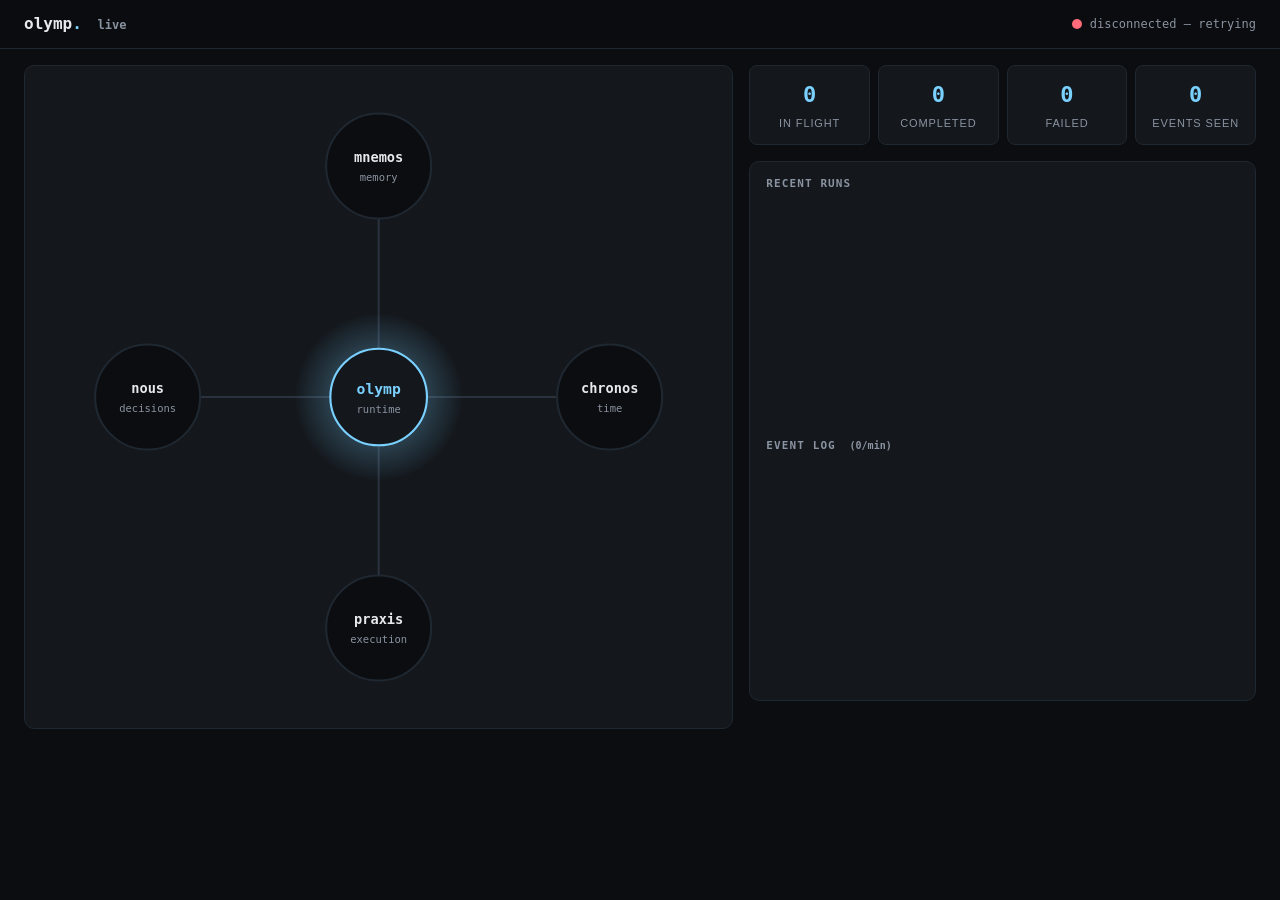
==== internal/dashboard/static/index.html @ 64068f9e "feat(dashboard): live SSE-driven view of the cognitive loop Real-time visualisation. Embedded HTML/C" ====
<!DOCTYPE html>
<html lang="en">
<head>
  <meta charset="UTF-8">
  <meta name="viewport" content="width=device-width, initial-scale=1.0">
  <title>olymp · live</title>
  <link rel="stylesheet" href="dashboard.css">
</head>
<body>

<header>
  <div class="logo">olymp<span>.</span> <em>live</em></div>
  <div class="status" id="status">
    <span class="dot" id="status-dot"></span><span id="status-text">connecting…</span>
  </div>
</header>

<main>
  <section class="topology">
    <svg id="graph" viewBox="0 0 600 600" role="img" aria-label="Cognitive-stack topology with live request packets.">
      <defs>
        <radialGradient id="centerGlow" cx="50%" cy="50%" r="50%">
          <stop offset="0%" stop-color="#7ad1ff" stop-opacity="0.5"/>
          <stop offset="100%" stop-color="#7ad1ff" stop-opacity="0"/>
        </radialGradient>
      </defs>

      <!-- Connection lines (drawn first so nodes overlay them) -->
      <g id="links" stroke="#2a323d" stroke-width="2" fill="none"></g>

      <!-- Animated packets -->
      <g id="packets"></g>

      <!-- Nodes -->
      <g id="nodes"></g>

      <!-- Center: olymp -->
      <circle cx="300" cy="300" r="80" fill="url(#centerGlow)"/>
      <circle cx="300" cy="300" r="46" fill="#14181d" stroke="#7ad1ff" stroke-width="2"/>
      <text x="300" y="297" text-anchor="middle" fill="#7ad1ff" font-family="ui-monospace, SFMono-Regular, Menlo, monospace" font-size="14" font-weight="600">olymp</text>
      <text x="300" y="315" text-anchor="middle" fill="#8a93a0" font-family="ui-monospace, SFMono-Regular, Menlo, monospace" font-size="10">runtime</text>
    </svg>
  </section>

  <section class="counters">
    <div class="counter"><div class="num" id="cnt-inflight">0</div><div class="lbl">in flight</div></div>
    <div class="counter"><div class="num" id="cnt-completed">0</div><div class="lbl">completed</div></div>
    <div class="counter"><div class="num" id="cnt-failed">0</div><div class="lbl">failed</div></div>
    <div class="counter"><div class="num" id="cnt-events">0</div><div class="lbl">events seen</div></div>
  </section>

  <section class="feed">
    <h3>recent runs</h3>
    <ol id="runs"></ol>
    <h3>event log <span class="dim" id="feed-rate"></span></h3>
    <ol class="log" id="log"></ol>
  </section>
</main>

<script type="module" src="dashboard.js"></script>
</body>
</html>
---- internal/dashboard/static/dashboard.css ----
:root {
  --bg: #0b0d10;
  --bg-elev: #14181d;
  --bg-code: #0a0c0f;
  --text: #e6e8eb;
  --dim: #8a93a0;
  --border: #1f2730;
  --accent: #7ad1ff;
  --good: #4cd693;
  --bad: #ff6b7a;
  --warm: #ffb86b;
  --mono: ui-monospace, SFMono-Regular, "JetBrains Mono", Menlo, Consolas, monospace;
}

* { box-sizing: border-box; }
html, body { margin: 0; padding: 0; background: var(--bg); color: var(--text); font: 13px/1.5 -apple-system, BlinkMacSystemFont, "Segoe UI", Roboto, sans-serif; }

header {
  display: flex;
  justify-content: space-between;
  align-items: center;
  padding: 12px 24px;
  border-bottom: 1px solid var(--border);
  background: rgba(11, 13, 16, 0.85);
  backdrop-filter: blur(8px);
  position: sticky;
  top: 0;
  z-index: 10;
}
.logo { font-family: var(--mono); font-size: 16px; font-weight: 600; }
.logo span { color: var(--accent); }
.logo em { color: var(--dim); font-style: normal; margin-left: 6px; font-size: 12px; }
.status { display: flex; align-items: center; gap: 8px; font-family: var(--mono); font-size: 12px; color: var(--dim); }
.status .dot { width: 10px; height: 10px; border-radius: 50%; background: var(--dim); transition: background 0.2s; }
.status.live .dot { background: var(--good); box-shadow: 0 0 8px var(--good); }
.status.dead .dot { background: var(--bad); }

main {
  display: grid;
  grid-template-columns: 1.4fr 1fr;
  grid-template-rows: auto 1fr;
  gap: 16px;
  padding: 16px 24px;
  max-width: 1280px;
  margin: 0 auto;
}
.topology {
  grid-row: span 2;
  background: var(--bg-elev);
  border: 1px solid var(--border);
  border-radius: 10px;
  padding: 16px;
  min-height: 600px;
}
.topology svg { display: block; width: 100%; height: 100%; max-height: 70vh; }

.counters {
  display: grid;
  grid-template-columns: repeat(4, 1fr);
  gap: 8px;
}
.counter {
  background: var(--bg-elev);
  border: 1px solid var(--border);
  border-radius: 8px;
  padding: 12px 14px;
  text-align: center;
}
.counter .num { font-family: var(--mono); font-size: 22px; font-weight: 600; color: var(--accent); }
.counter .lbl { font-size: 11px; color: var(--dim); text-transform: uppercase; letter-spacing: 0.08em; margin-top: 4px; }

.feed {
  display: flex;
  flex-direction: column;
  gap: 6px;
  background: var(--bg-elev);
  border: 1px solid var(--border);
  border-radius: 10px;
  padding: 14px 16px;
  min-height: 0;
  max-height: 60vh;
  overflow: hidden;
}
.feed h3 {
  font-family: var(--mono);
  font-size: 11px;
  text-transform: uppercase;
  letter-spacing: 0.1em;
  color: var(--dim);
  margin: 8px 0 4px;
  font-weight: 600;
}
.feed h3:first-child { margin-top: 0; }
.feed h3 .dim { font-size: 10px; text-transform: none; letter-spacing: 0; color: var(--dim); margin-left: 6px; }
.feed ol { list-style: none; margin: 0; padding: 0; overflow-y: auto; flex: 1; min-height: 0; }
.feed ol#runs li {
  display: flex;
  align-items: center;
  gap: 8px;
  padding: 6px 8px;
  border-bottom: 1px solid var(--border);
  font-family: var(--mono);
  font-size: 12px;
}
.feed ol#runs li:last-child { border-bottom: 0; }
.feed ol#runs li .id { flex: 1; color: var(--dim); }
.feed ol#runs li .intent { color: var(--text); }
.feed ol#runs li .status-tag {
  font-size: 10px;
  text-transform: uppercase;
  padding: 2px 6px;
  border-radius: 3px;
  background: var(--bg-code);
  color: var(--dim);
}
.feed ol#runs li.in-flight .status-tag { color: var(--accent); }
.feed ol#runs li.completed .status-tag { color: var(--good); }
.feed ol#runs li.failed .status-tag { color: var(--bad); }
.feed ol#runs li.awaiting_approval .status-tag { color: var(--warm); }

.feed ol.log li {
  font-family: var(--mono);
  font-size: 11px;
  padding: 3px 0;
  border-bottom: 1px solid var(--border);
  color: var(--dim);
  display: grid;
  grid-template-columns: 60px 100px 1fr;
  gap: 8px;
}
.feed ol.log li:last-child { border-bottom: 0; }
.feed ol.log li .t { color: var(--dim); }
.feed ol.log li .k { color: var(--accent); }
.feed ol.log li .p { color: var(--text); overflow: hidden; text-overflow: ellipsis; white-space: nowrap; }

/* SVG node + packet styles */
.node-circle {
  fill: var(--bg);
  stroke: var(--border);
  stroke-width: 2;
  transition: stroke 0.3s, fill 0.3s;
}
.node-circle.active { stroke: var(--accent); fill: rgba(122, 209, 255, 0.08); }
.node-circle.failed { stroke: var(--bad); }
.node-label {
  fill: var(--text);
  font-family: var(--mono);
  font-size: 13px;
  font-weight: 600;
  text-anchor: middle;
}
.node-sub {
  fill: var(--dim);
  font-family: var(--mono);
  font-size: 10px;
  text-anchor: middle;
}

.packet { transition: opacity 0.3s; }
.packet circle { fill: var(--accent); filter: drop-shadow(0 0 6px var(--accent)); }
.packet.failed circle { fill: var(--bad); filter: drop-shadow(0 0 6px var(--bad)); }

@media (max-width: 720px) {
  main { grid-template-columns: 1fr; }
  .topology { grid-row: auto; min-height: 400px; }
}
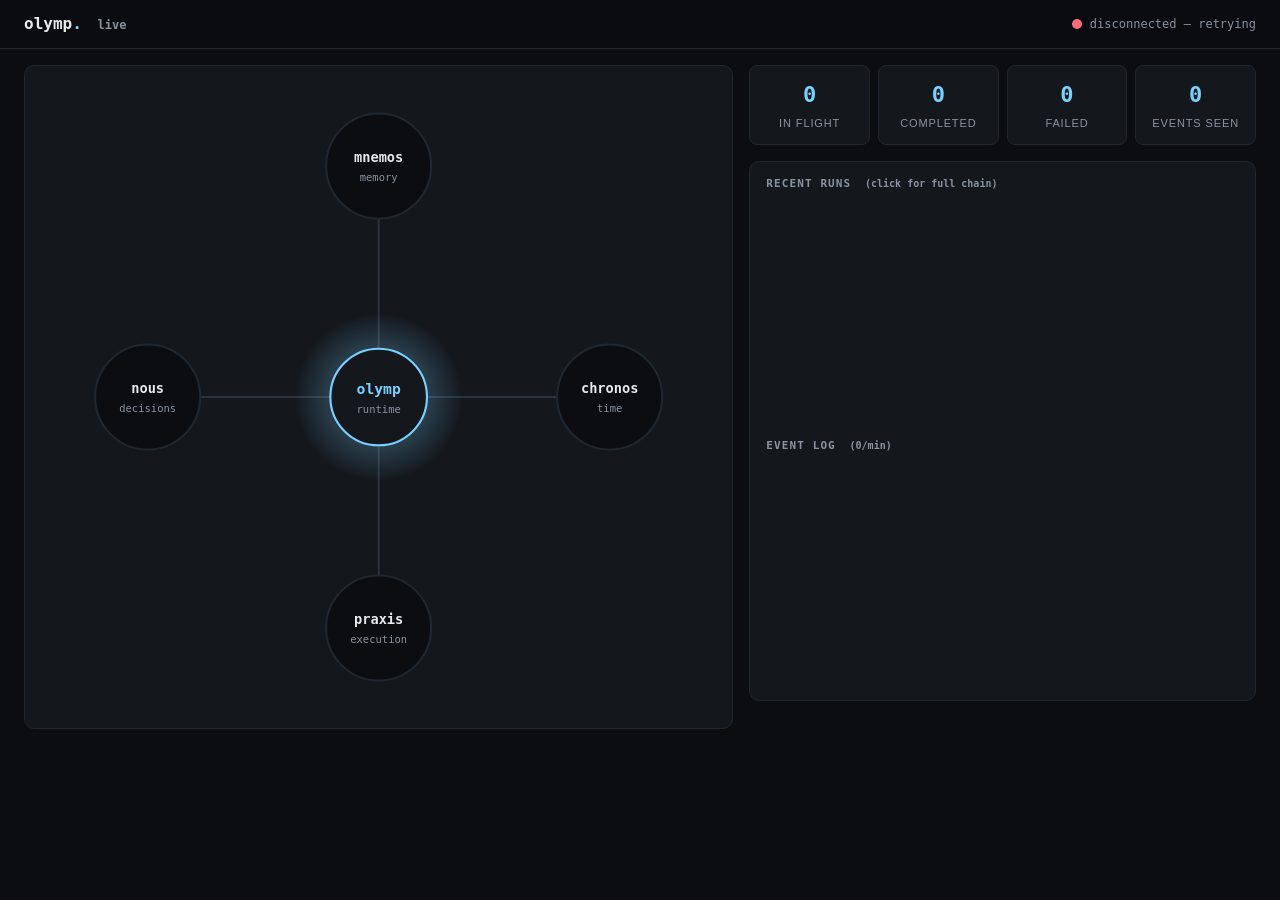
==== commit 82ffaf98: "feat(dashboard): inspector drawer for per-stage inputs/outputs The radial topology already showed pa" ====
--- a/internal/dashboard/static/index.html
+++ b/internal/dashboard/static/index.html
@@ -50,13 +50,23 @@
   </section>
 
   <section class="feed">
-    <h3>recent runs</h3>
+    <h3>recent runs <span class="dim">(click for full chain)</span></h3>
     <ol id="runs"></ol>
     <h3>event log <span class="dim" id="feed-rate"></span></h3>
     <ol class="log" id="log"></ol>
   </section>
 </main>
 
+<aside class="drawer" id="drawer" aria-hidden="true">
+  <div class="drawer-head">
+    <h2 id="drawer-title">Run inspector</h2>
+    <button id="drawer-close" aria-label="Close inspector">×</button>
+  </div>
+  <div class="drawer-body" id="drawer-body">
+    <p class="dim">Click a packet, a layer node, or a run row to see what each layer received and returned.</p>
+  </div>
+</aside>
+
 <script type="module" src="dashboard.js"></script>
 </body>
 </html>
--- a/internal/dashboard/static/dashboard.css
+++ b/internal/dashboard/static/dashboard.css
@@ -160,6 +160,162 @@
 .packet circle { fill: var(--accent); filter: drop-shadow(0 0 6px var(--accent)); }
 .packet.failed circle { fill: var(--bad); filter: drop-shadow(0 0 6px var(--bad)); }
 
+/* Click affordances */
+.feed ol#runs li { cursor: pointer; }
+.feed ol#runs li:hover { background: rgba(122, 209, 255, 0.06); }
+.node-circle, g[data-layer] { cursor: pointer; }
+.packet circle { cursor: pointer; }
+
+/* Inspector drawer */
+.drawer {
+  position: fixed;
+  top: 0;
+  right: 0;
+  bottom: 0;
+  width: min(520px, 92vw);
+  background: var(--bg-elev);
+  border-left: 1px solid var(--border);
+  transform: translateX(100%);
+  transition: transform 0.2s ease-out;
+  z-index: 50;
+  display: flex;
+  flex-direction: column;
+}
+.drawer.open { transform: translateX(0); }
+.drawer-head {
+  display: flex;
+  align-items: center;
+  justify-content: space-between;
+  padding: 14px 18px;
+  border-bottom: 1px solid var(--border);
+  background: var(--bg);
+}
+.drawer-head h2 {
+  margin: 0;
+  font-family: var(--mono);
+  font-size: 14px;
+  font-weight: 600;
+}
+.drawer-head button {
+  background: none;
+  border: 0;
+  color: var(--dim);
+  font-size: 24px;
+  cursor: pointer;
+  line-height: 1;
+  padding: 0 6px;
+}
+.drawer-head button:hover { color: var(--text); }
+.drawer-body {
+  flex: 1;
+  overflow-y: auto;
+  padding: 16px 18px;
+}
+.drawer-body .meta {
+  font-family: var(--mono);
+  font-size: 12px;
+  color: var(--dim);
+  margin-bottom: 16px;
+  display: grid;
+  grid-template-columns: 90px 1fr;
+  gap: 4px 12px;
+}
+.drawer-body .meta strong {
+  color: var(--text);
+  font-weight: 600;
+}
+
+.stage-row {
+  border: 1px solid var(--border);
+  border-radius: 8px;
+  margin-bottom: 12px;
+  overflow: hidden;
+}
+.stage-row .head {
+  display: flex;
+  align-items: center;
+  gap: 10px;
+  padding: 10px 14px;
+  background: var(--bg);
+  font-family: var(--mono);
+  font-size: 12px;
+}
+.stage-row .head .stage-tag {
+  text-transform: uppercase;
+  font-size: 10px;
+  letter-spacing: 0.08em;
+  color: var(--accent);
+}
+.stage-row .head .layer { color: var(--text); }
+.stage-row .head .dur { color: var(--dim); margin-left: auto; }
+.stage-row.failed .head .stage-tag { color: var(--bad); }
+
+.kv-block {
+  border-top: 1px solid var(--border);
+  padding: 10px 14px;
+  background: var(--bg-elev);
+}
+.kv-block h4 {
+  margin: 0 0 6px;
+  font-family: var(--mono);
+  font-size: 10px;
+  text-transform: uppercase;
+  letter-spacing: 0.1em;
+  color: var(--dim);
+  font-weight: 600;
+}
+.kv-block pre {
+  margin: 0;
+  background: var(--bg-code);
+  border: 1px solid var(--border);
+  border-radius: 6px;
+  padding: 10px 12px;
+  overflow-x: auto;
+  color: var(--text);
+  font-family: var(--mono);
+  font-size: 11px;
+  line-height: 1.5;
+  white-space: pre-wrap;
+  word-break: break-word;
+}
+.kv-block .none {
+  font-family: var(--mono);
+  font-size: 11px;
+  color: var(--dim);
+}
+
+.layer-list { list-style: none; padding: 0; margin: 0; }
+.layer-list li {
+  border: 1px solid var(--border);
+  border-radius: 6px;
+  margin-bottom: 8px;
+  padding: 10px 12px;
+  background: var(--bg);
+}
+.layer-list li .top {
+  display: flex;
+  justify-content: space-between;
+  align-items: baseline;
+  font-family: var(--mono);
+  font-size: 12px;
+  margin-bottom: 6px;
+}
+.layer-list li .top .id { color: var(--dim); cursor: pointer; }
+.layer-list li .top .id:hover { color: var(--accent); }
+.layer-list li pre {
+  background: var(--bg-code);
+  border: 1px solid var(--border);
+  border-radius: 4px;
+  padding: 6px 8px;
+  margin: 0;
+  font-family: var(--mono);
+  font-size: 11px;
+  overflow-x: auto;
+  white-space: pre-wrap;
+  word-break: break-word;
+  color: var(--text);
+}
+
 @media (max-width: 720px) {
   main { grid-template-columns: 1fr; }
   .topology { grid-row: auto; min-height: 400px; }
